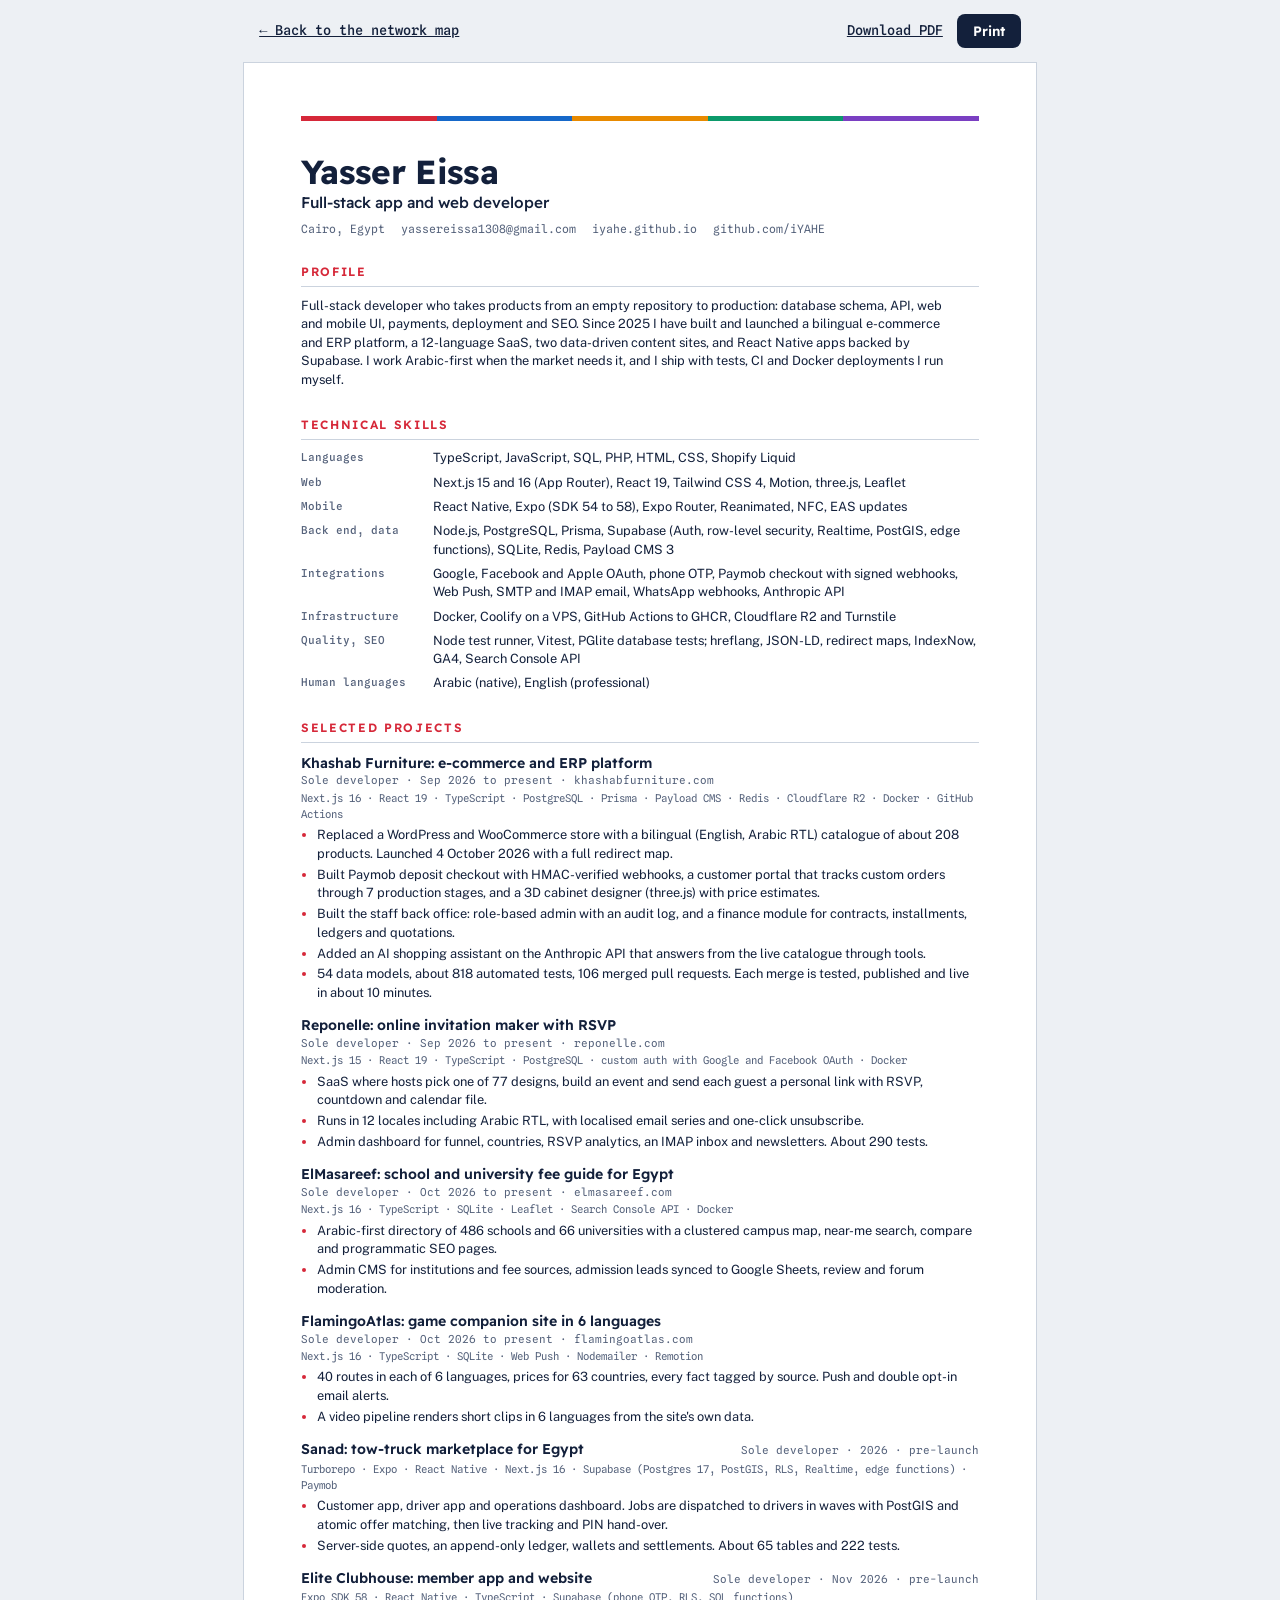
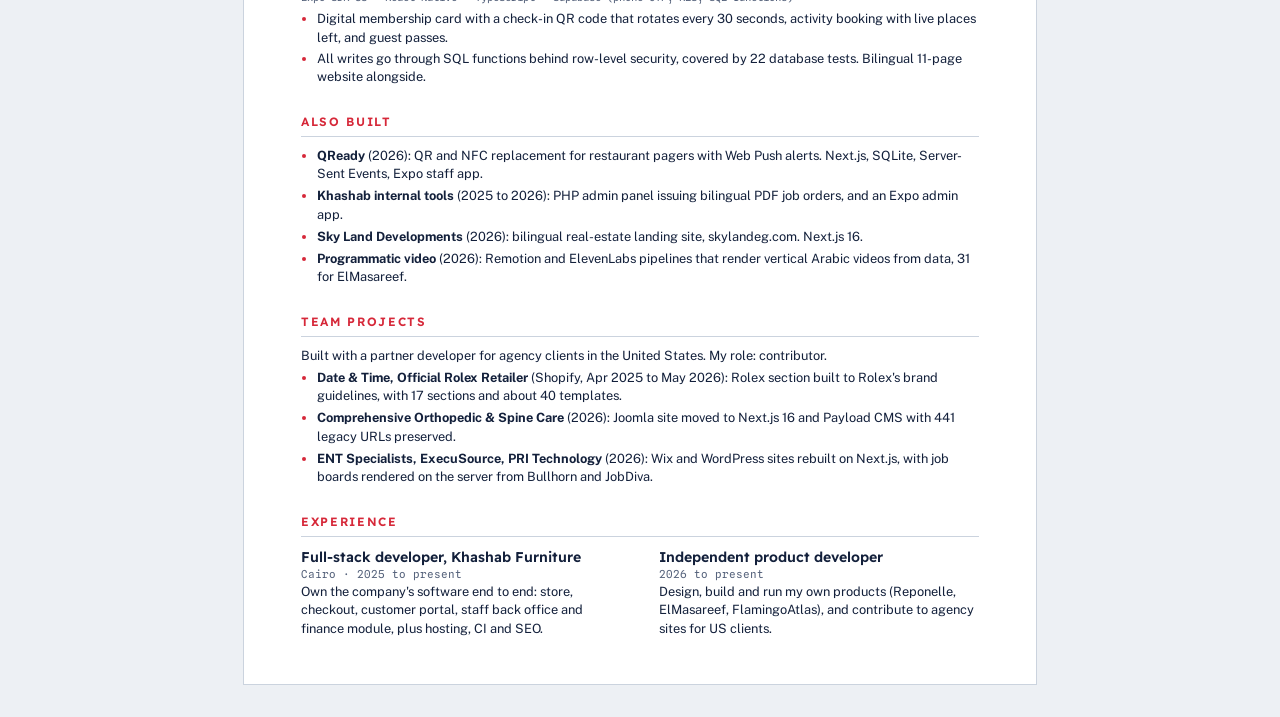
==== cv.html @ 0840f5ef "Portfolio site: project network map and CV Static site. Projects are stations on a metro-style map, " ====
<!doctype html>
<html lang="en">
<head>
<meta charset="utf-8">
<meta name="viewport" content="width=device-width, initial-scale=1">
<title>Yasser Eissa · CV</title>
<meta name="description" content="CV of Yasser Eissa, full-stack app and web developer in Cairo.">
<link rel="preconnect" href="https://fonts.googleapis.com">
<link rel="preconnect" href="https://fonts.gstatic.com" crossorigin>
<link rel="stylesheet" href="https://fonts.googleapis.com/css2?family=Public+Sans:wght@400;500;600&family=Readex+Pro:wght@500;600;700&family=Spline+Sans+Mono:wght@400;500&display=swap">
<style>
  :root {
    --ink: #13203B; --muted: #56637C; --rule: #CBD3DE; --paper: #EDF0F4; --sheet: #FFFFFF;
    --w: #D62839; --m: #1668C9; --d: #E88A00; --c: #0C9A6B; --a: #7A3FC2;
    --display: 'Readex Pro', 'Segoe UI', system-ui, sans-serif;
    --body: 'Public Sans', 'Segoe UI', system-ui, sans-serif;
    --mono: 'Spline Sans Mono', ui-monospace, Consolas, monospace;
  }
  * { box-sizing: border-box; }
  body { margin: 0; background: var(--paper); color: var(--ink); font: 400 9.6pt/1.45 var(--body); -webkit-print-color-adjust: exact; print-color-adjust: exact; }
  .bar { max-width: 210mm; margin: 0 auto; padding: 14px 16px; display: flex; gap: 10px; justify-content: space-between; align-items: center; font: 500 0.85rem/1 var(--mono); }
  .bar a { color: var(--ink); }
  .bar button { font: 600 0.85rem/1 var(--display); background: var(--ink); color: #fff; border: 0; border-radius: 8px; padding: 10px 16px; cursor: pointer; }
  .page { background: var(--sheet); max-width: 210mm; margin: 0 auto 32px; padding: 14mm 15mm 12mm; border: 1px solid var(--rule); }
  .strip { display: grid; grid-template-columns: repeat(5, 1fr); height: 5px; margin-bottom: 9mm; }
  .strip i:nth-child(1) { background: var(--w); } .strip i:nth-child(2) { background: var(--m); }
  .strip i:nth-child(3) { background: var(--d); } .strip i:nth-child(4) { background: var(--c); } .strip i:nth-child(5) { background: var(--a); }
  h1, h2, h3 { font-family: var(--display); margin: 0; }
  h1 { font-size: 25pt; font-weight: 700; letter-spacing: -0.02em; line-height: 1; }
  .title { font: 500 11.5pt/1.3 var(--display); margin-top: 5px; }
  .contact { display: flex; flex-wrap: wrap; gap: 3px 16px; margin-top: 8px; font: 400 8.6pt/1.4 var(--mono); color: var(--muted); }
  .contact a { color: inherit; text-decoration: none; }
  h2 { font-size: 9pt; font-weight: 600; letter-spacing: 0.14em; text-transform: uppercase; color: var(--w); margin: 7mm 0 2.6mm; padding-bottom: 1.4mm; border-bottom: 1px solid var(--rule); }
  p { margin: 0; }
  .profile { max-width: 172mm; }
  .skills { display: grid; grid-template-columns: 31mm 1fr; gap: 1.5mm 4mm; margin: 0; }
  .skills dt { font: 500 8.2pt/1.6 var(--mono); color: var(--muted); }
  .skills dd { margin: 0; }
  .proj { margin-top: 3.4mm; break-inside: avoid; }
  .proj:first-of-type { margin-top: 0; }
  .proj-head { display: flex; flex-wrap: wrap; justify-content: space-between; gap: 0 12px; align-items: baseline; }
  h3 { font-size: 10.6pt; font-weight: 600; }
  h3 a { color: inherit; text-decoration: none; }
  .when { font: 400 8.2pt/1.4 var(--mono); color: var(--muted); }
  .stack { font: 400 8pt/1.5 var(--mono); color: var(--muted); margin-top: 0.5mm; }
  ul { margin: 1mm 0 0; padding-left: 4.2mm; }
  li { margin-top: 0.6mm; }
  li::marker { color: var(--w); }
  .small li { margin-top: 0.9mm; }
  .role { margin-top: 2.6mm; break-inside: avoid; }
  .role:first-of-type { margin-top: 0; }
  .two { display: grid; grid-template-columns: 1fr 1fr; gap: 0 10mm; }
  @page { size: A4; margin: 10mm 14mm; }
  @media print {
    body { background: #fff; font-size: 9.1pt; line-height: 1.4; }
    h2 { margin: 5mm 0 2.2mm; }
    .proj { margin-top: 2.6mm; }
    .bar { display: none; }
    .page { border: 0; margin: 0; max-width: none; padding: 0; }
    .strip { margin-bottom: 7mm; }
    h2 { break-after: avoid; }
  }
  @media (max-width: 640px) {
    .page { padding: 22px 16px; }
    .skills, .two { grid-template-columns: 1fr; }
  }
</style>
</head>
<body>
<div class="bar">
  <a href="index.html">← Back to the network map</a>
  <span style="display:flex;gap:14px;align-items:center">
    <a href="Yasser-Eissa-CV.pdf" download>Download PDF</a>
    <button type="button" onclick="window.print()">Print</button>
  </span>
</div>

<main class="page">
  <div class="strip" aria-hidden="true"><i></i><i></i><i></i><i></i><i></i></div>

  <header>
    <h1>Yasser Eissa</h1>
    <p class="title">Full-stack app and web developer</p>
    <p class="contact">
      <span>Cairo, Egypt</span>
      <a href="mailto:yassereissa1308@gmail.com">yassereissa1308@gmail.com</a>
      <a href="https://iyahe.github.io">iyahe.github.io</a>
      <a href="https://github.com/iYAHE">github.com/iYAHE</a>
      <!-- Add your phone number here:
      <span>+20 ...</span> -->
    </p>
  </header>

  <h2>Profile</h2>
  <p class="profile">Full-stack developer who takes products from an empty repository to production: database schema, API, web and mobile UI, payments, deployment and SEO. Since 2025 I have built and launched a bilingual e-commerce and ERP platform, a 12-language SaaS, two data-driven content sites, and React Native apps backed by Supabase. I work Arabic-first when the market needs it, and I ship with tests, CI and Docker deployments I run myself.</p>

  <h2>Technical skills</h2>
  <dl class="skills">
    <dt>Languages</dt><dd>TypeScript, JavaScript, SQL, PHP, HTML, CSS, Shopify Liquid</dd>
    <dt>Web</dt><dd>Next.js 15 and 16 (App Router), React 19, Tailwind CSS 4, Motion, three.js, Leaflet</dd>
    <dt>Mobile</dt><dd>React Native, Expo (SDK 54 to 58), Expo Router, Reanimated, NFC, EAS updates</dd>
    <dt>Back end, data</dt><dd>Node.js, PostgreSQL, Prisma, Supabase (Auth, row-level security, Realtime, PostGIS, edge functions), SQLite, Redis, Payload CMS 3</dd>
    <dt>Integrations</dt><dd>Google, Facebook and Apple OAuth, phone OTP, Paymob checkout with signed webhooks, Web Push, SMTP and IMAP email, WhatsApp webhooks, Anthropic API</dd>
    <dt>Infrastructure</dt><dd>Docker, Coolify on a VPS, GitHub Actions to GHCR, Cloudflare R2 and Turnstile</dd>
    <dt>Quality, SEO</dt><dd>Node test runner, Vitest, PGlite database tests; hreflang, JSON-LD, redirect maps, IndexNow, GA4, Search Console API</dd>
    <dt>Human languages</dt><dd>Arabic (native), English (professional)</dd>
  </dl>

  <h2>Selected projects</h2>

  <section class="proj">
    <div class="proj-head"><h3><a href="https://khashabfurniture.com">Khashab Furniture: e-commerce and ERP platform</a></h3><span class="when">Sole developer · Sep 2026 to present · khashabfurniture.com</span></div>
    <p class="stack">Next.js 16 · React 19 · TypeScript · PostgreSQL · Prisma · Payload CMS · Redis · Cloudflare R2 · Docker · GitHub Actions</p>
    <ul>
      <li>Replaced a WordPress and WooCommerce store with a bilingual (English, Arabic RTL) catalogue of about 208 products. Launched 4 October 2026 with a full redirect map.</li>
      <li>Built Paymob deposit checkout with HMAC-verified webhooks, a customer portal that tracks custom orders through 7 production stages, and a 3D cabinet designer (three.js) with price estimates.</li>
      <li>Built the staff back office: role-based admin with an audit log, and a finance module for contracts, installments, ledgers and quotations.</li>
      <li>Added an AI shopping assistant on the Anthropic API that answers from the live catalogue through tools.</li>
      <li>54 data models, about 818 automated tests, 106 merged pull requests. Each merge is tested, published and live in about 10 minutes.</li>
    </ul>
  </section>

  <section class="proj">
    <div class="proj-head"><h3><a href="https://reponelle.com">Reponelle: online invitation maker with RSVP</a></h3><span class="when">Sole developer · Sep 2026 to present · reponelle.com</span></div>
    <p class="stack">Next.js 15 · React 19 · TypeScript · PostgreSQL · custom auth with Google and Facebook OAuth · Docker</p>
    <ul>
      <li>SaaS where hosts pick one of 77 designs, build an event and send each guest a personal link with RSVP, countdown and calendar file.</li>
      <li>Runs in 12 locales including Arabic RTL, with localised email series and one-click unsubscribe.</li>
      <li>Admin dashboard for funnel, countries, RSVP analytics, an IMAP inbox and newsletters. About 290 tests.</li>
    </ul>
  </section>

  <section class="proj">
    <div class="proj-head"><h3><a href="https://elmasareef.com">ElMasareef: school and university fee guide for Egypt</a></h3><span class="when">Sole developer · Oct 2026 to present · elmasareef.com</span></div>
    <p class="stack">Next.js 16 · TypeScript · SQLite · Leaflet · Search Console API · Docker</p>
    <ul>
      <li>Arabic-first directory of 486 schools and 66 universities with a clustered campus map, near-me search, compare and programmatic SEO pages.</li>
      <li>Admin CMS for institutions and fee sources, admission leads synced to Google Sheets, review and forum moderation.</li>
    </ul>
  </section>

  <section class="proj">
    <div class="proj-head"><h3><a href="https://flamingoatlas.com">FlamingoAtlas: game companion site in 6 languages</a></h3><span class="when">Sole developer · Oct 2026 to present · flamingoatlas.com</span></div>
    <p class="stack">Next.js 16 · TypeScript · SQLite · Web Push · Nodemailer · Remotion</p>
    <ul>
      <li>40 routes in each of 6 languages, prices for 63 countries, every fact tagged by source. Push and double opt-in email alerts.</li>
      <li>A video pipeline renders short clips in 6 languages from the site's own data.</li>
    </ul>
  </section>

  <section class="proj">
    <div class="proj-head"><h3>Sanad: tow-truck marketplace for Egypt</h3><span class="when">Sole developer · 2026 · pre-launch</span></div>
    <p class="stack">Turborepo · Expo · React Native · Next.js 16 · Supabase (Postgres 17, PostGIS, RLS, Realtime, edge functions) · Paymob</p>
    <ul>
      <li>Customer app, driver app and operations dashboard. Jobs are dispatched to drivers in waves with PostGIS and atomic offer matching, then live tracking and PIN hand-over.</li>
      <li>Server-side quotes, an append-only ledger, wallets and settlements. About 65 tables and 222 tests.</li>
    </ul>
  </section>

  <section class="proj">
    <div class="proj-head"><h3>Elite Clubhouse: member app and website</h3><span class="when">Sole developer · Nov 2026 · pre-launch</span></div>
    <p class="stack">Expo SDK 58 · React Native · TypeScript · Supabase (phone OTP, RLS, SQL functions)</p>
    <ul>
      <li>Digital membership card with a check-in QR code that rotates every 30 seconds, activity booking with live places left, and guest passes.</li>
      <li>All writes go through SQL functions behind row-level security, covered by 22 database tests. Bilingual 11-page website alongside.</li>
    </ul>
  </section>

  <h2>Also built</h2>
  <ul class="small">
    <li><b>QReady</b> (2026): QR and NFC replacement for restaurant pagers with Web Push alerts. Next.js, SQLite, Server-Sent Events, Expo staff app.</li>
    <li><b>Khashab internal tools</b> (2025 to 2026): PHP admin panel issuing bilingual PDF job orders, and an Expo admin app.</li>
    <li><b>Sky Land Developments</b> (2026): bilingual real-estate landing site, skylandeg.com. Next.js 16.</li>
    <li><b>Programmatic video</b> (2026): Remotion and ElevenLabs pipelines that render vertical Arabic videos from data, 31 for ElMasareef.</li>
  </ul>

  <h2>Team projects</h2>
  <p>Built with a partner developer for agency clients in the United States. My role: contributor.</p>
  <ul class="small">
    <li><b>Date &amp; Time, Official Rolex Retailer</b> (Shopify, Apr 2025 to May 2026): Rolex section built to Rolex's brand guidelines, with 17 sections and about 40 templates.</li>
    <li><b>Comprehensive Orthopedic &amp; Spine Care</b> (2026): Joomla site moved to Next.js 16 and Payload CMS with 441 legacy URLs preserved.</li>
    <li><b>ENT Specialists, ExecuSource, PRI Technology</b> (2026): Wix and WordPress sites rebuilt on Next.js, with job boards rendered on the server from Bullhorn and JobDiva.</li>
  </ul>

  <h2>Experience</h2>
  <div class="two">
    <div class="role">
      <div class="proj-head"><h3>Full-stack developer, Khashab Furniture</h3><span class="when">Cairo · 2025 to present</span></div>
      <p>Own the company's software end to end: store, checkout, customer portal, staff back office and finance module, plus hosting, CI and SEO.</p>
    </div>
    <div class="role" style="margin-top:0">
      <div class="proj-head"><h3>Independent product developer</h3><span class="when">2026 to present</span></div>
      <p>Design, build and run my own products (Reponelle, ElMasareef, FlamingoAtlas), and contribute to agency sites for US clients.</p>
    </div>
  </div>

  <!-- Add an Education section here:
  <h2>Education</h2>
  <p><b>Degree</b>, University, year</p> -->
</main>
</body>
</html>
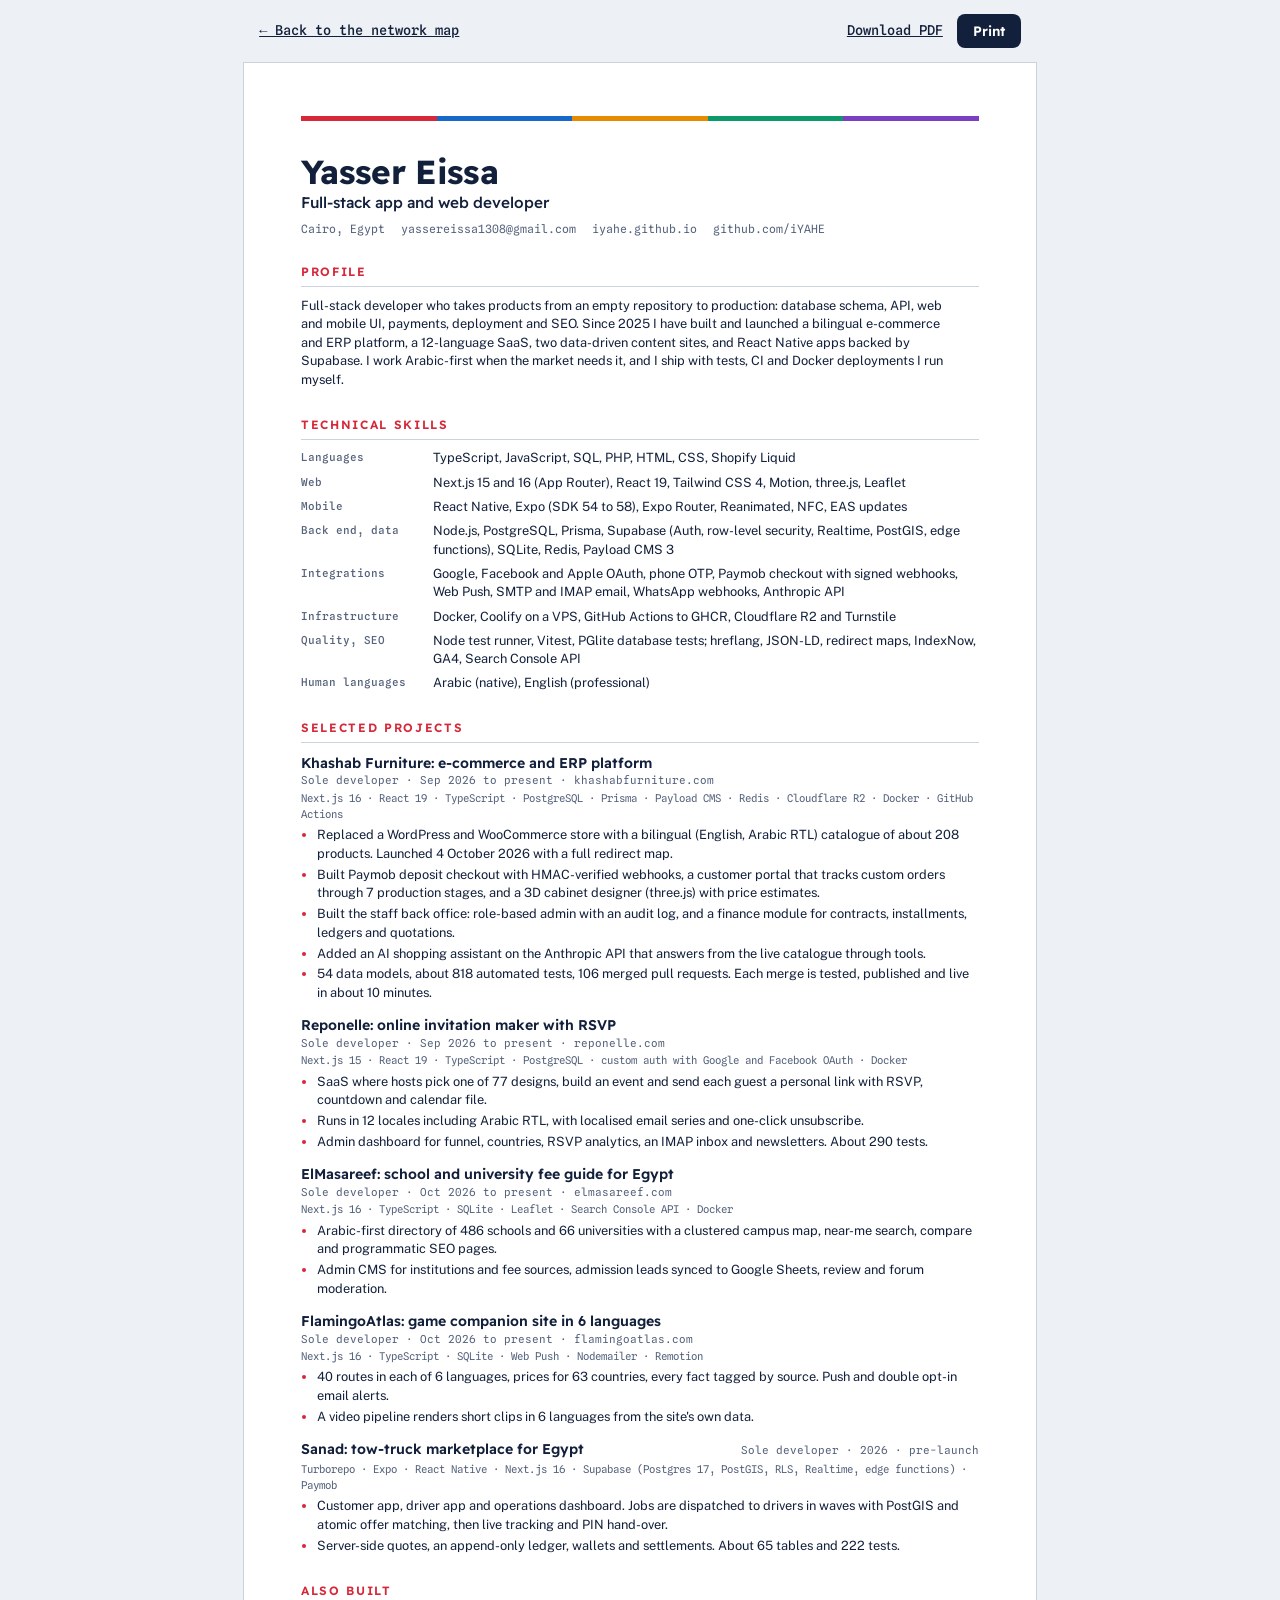
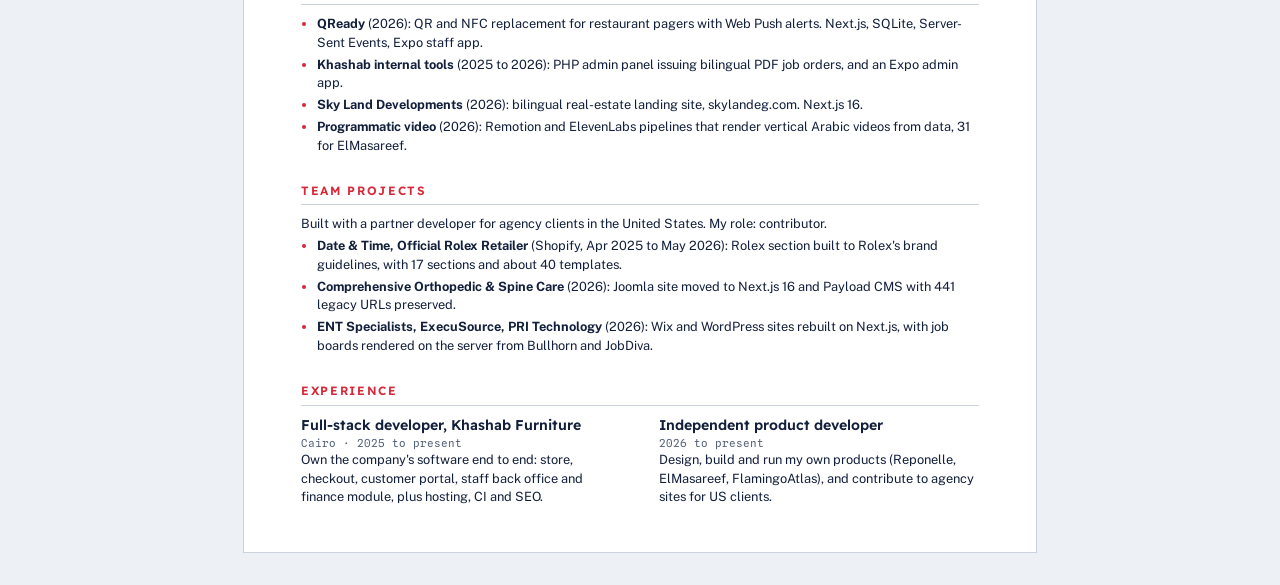
==== commit c7a433e0: "Remove Elite Clubhouse until it is ready to show Co-Authored-By: Claude Fable 5.2 <noreply@anthropic" ====
--- a/cv.html
+++ b/cv.html
@@ -157,15 +157,6 @@
     </ul>
   </section>
 
-  <section class="proj">
-    <div class="proj-head"><h3>Elite Clubhouse: member app and website</h3><span class="when">Sole developer · Nov 2026 · pre-launch</span></div>
-    <p class="stack">Expo SDK 58 · React Native · TypeScript · Supabase (phone OTP, RLS, SQL functions)</p>
-    <ul>
-      <li>Digital membership card with a check-in QR code that rotates every 30 seconds, activity booking with live places left, and guest passes.</li>
-      <li>All writes go through SQL functions behind row-level security, covered by 22 database tests. Bilingual 11-page website alongside.</li>
-    </ul>
-  </section>
-
   <h2>Also built</h2>
   <ul class="small">
     <li><b>QReady</b> (2026): QR and NFC replacement for restaurant pagers with Web Push alerts. Next.js, SQLite, Server-Sent Events, Expo staff app.</li>
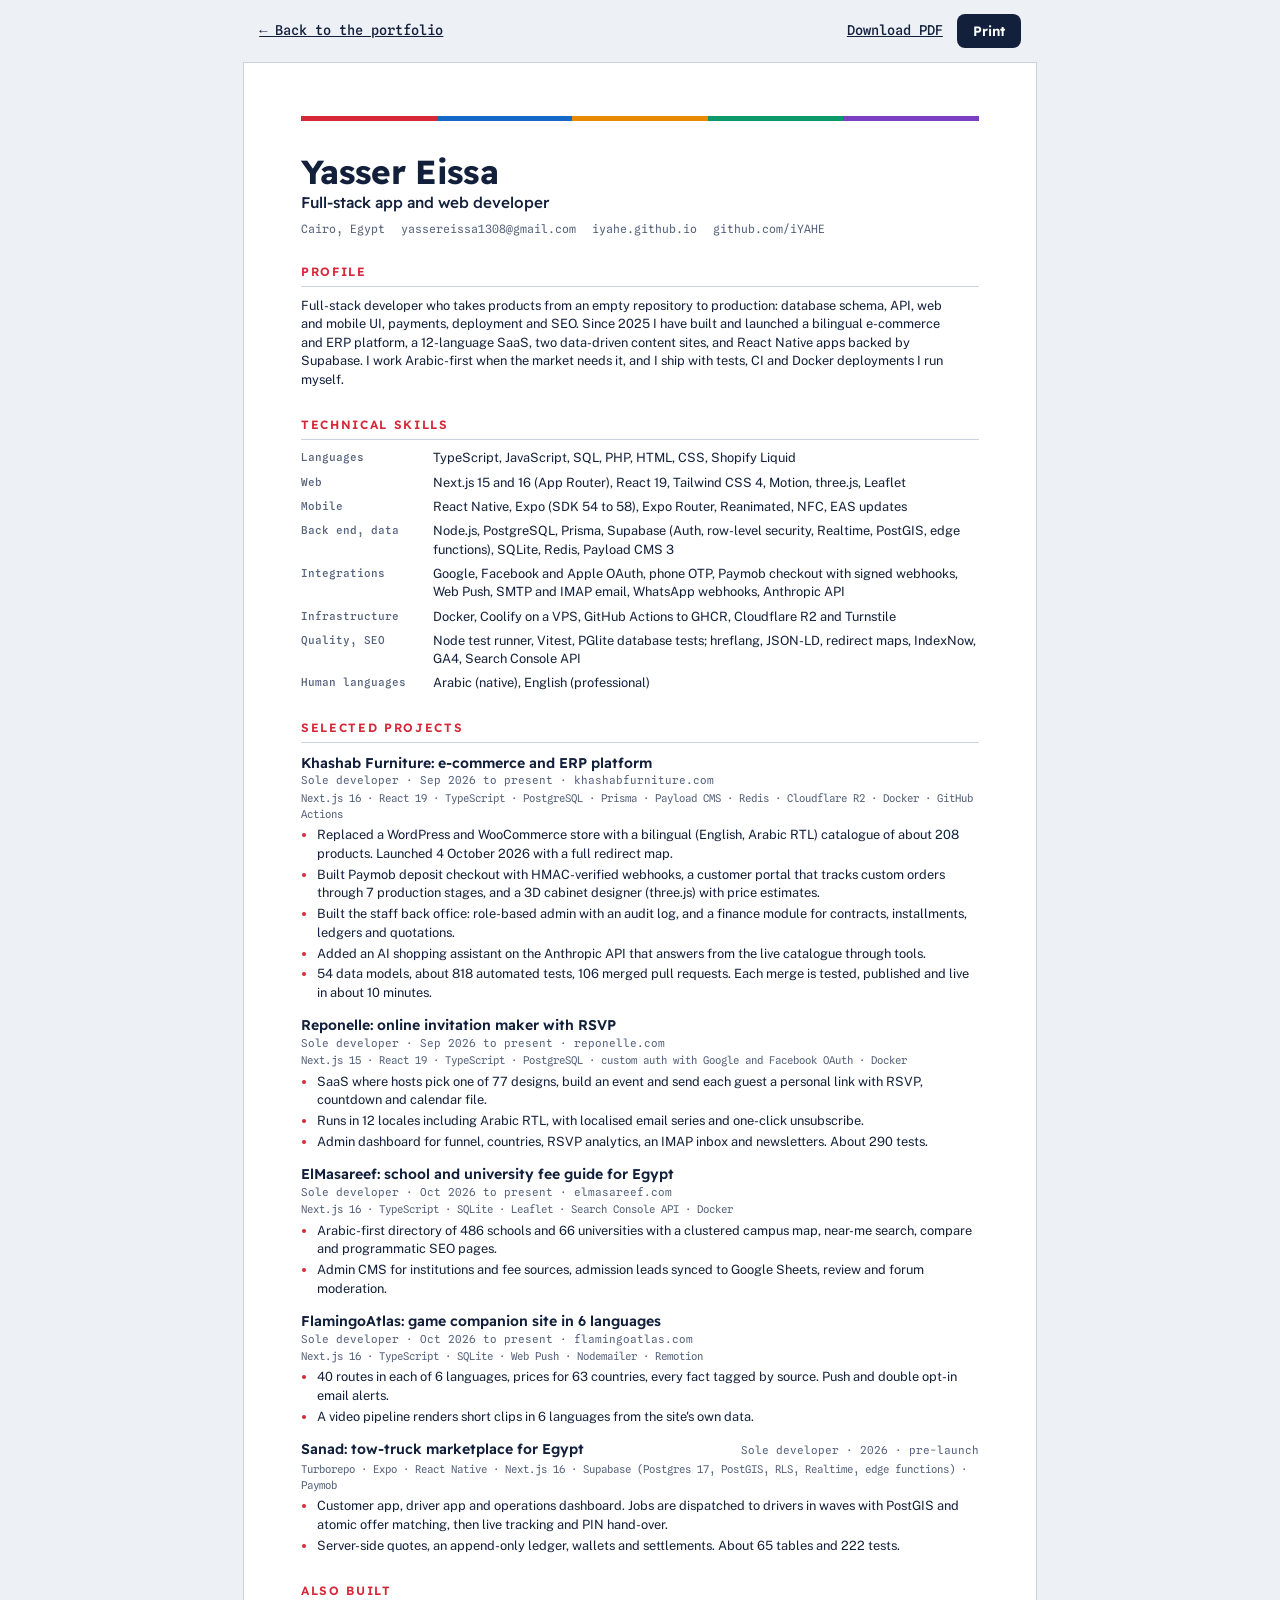
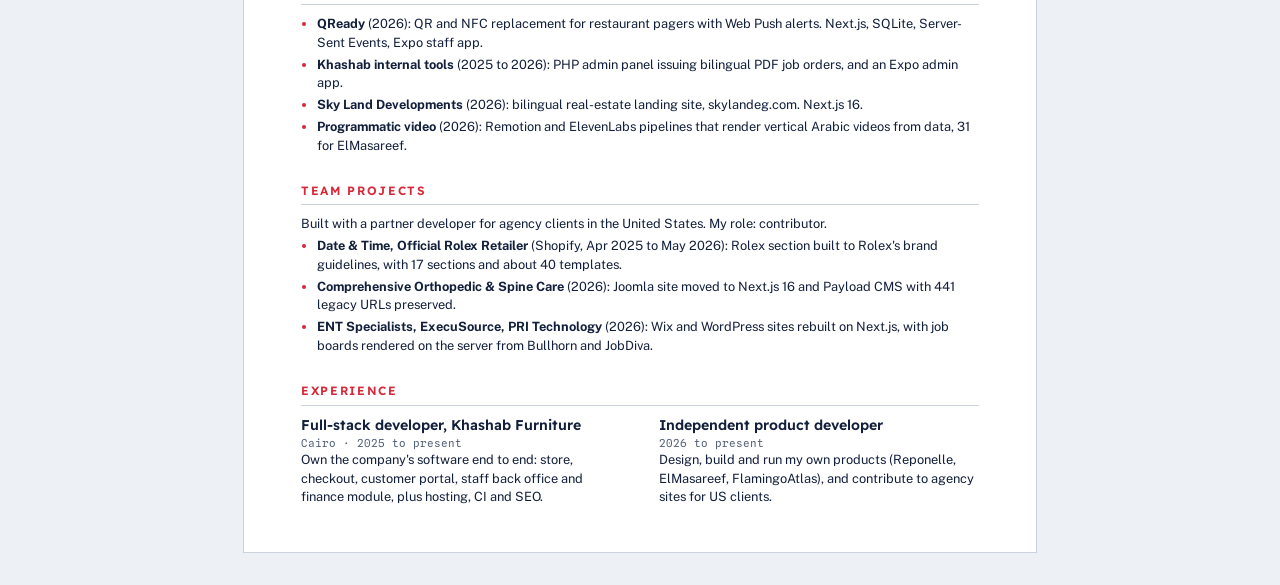
==== commit 4e365faf: "Rebuild the main page as a ride along one line Each project is now a full-screen stop the train call" ====
--- a/cv.html
+++ b/cv.html
@@ -68,7 +68,7 @@
 </head>
 <body>
 <div class="bar">
-  <a href="index.html">← Back to the network map</a>
+  <a href="index.html">← Back to the portfolio</a>
   <span style="display:flex;gap:14px;align-items:center">
     <a href="Yasser-Eissa-CV.pdf" download>Download PDF</a>
     <button type="button" onclick="window.print()">Print</button>
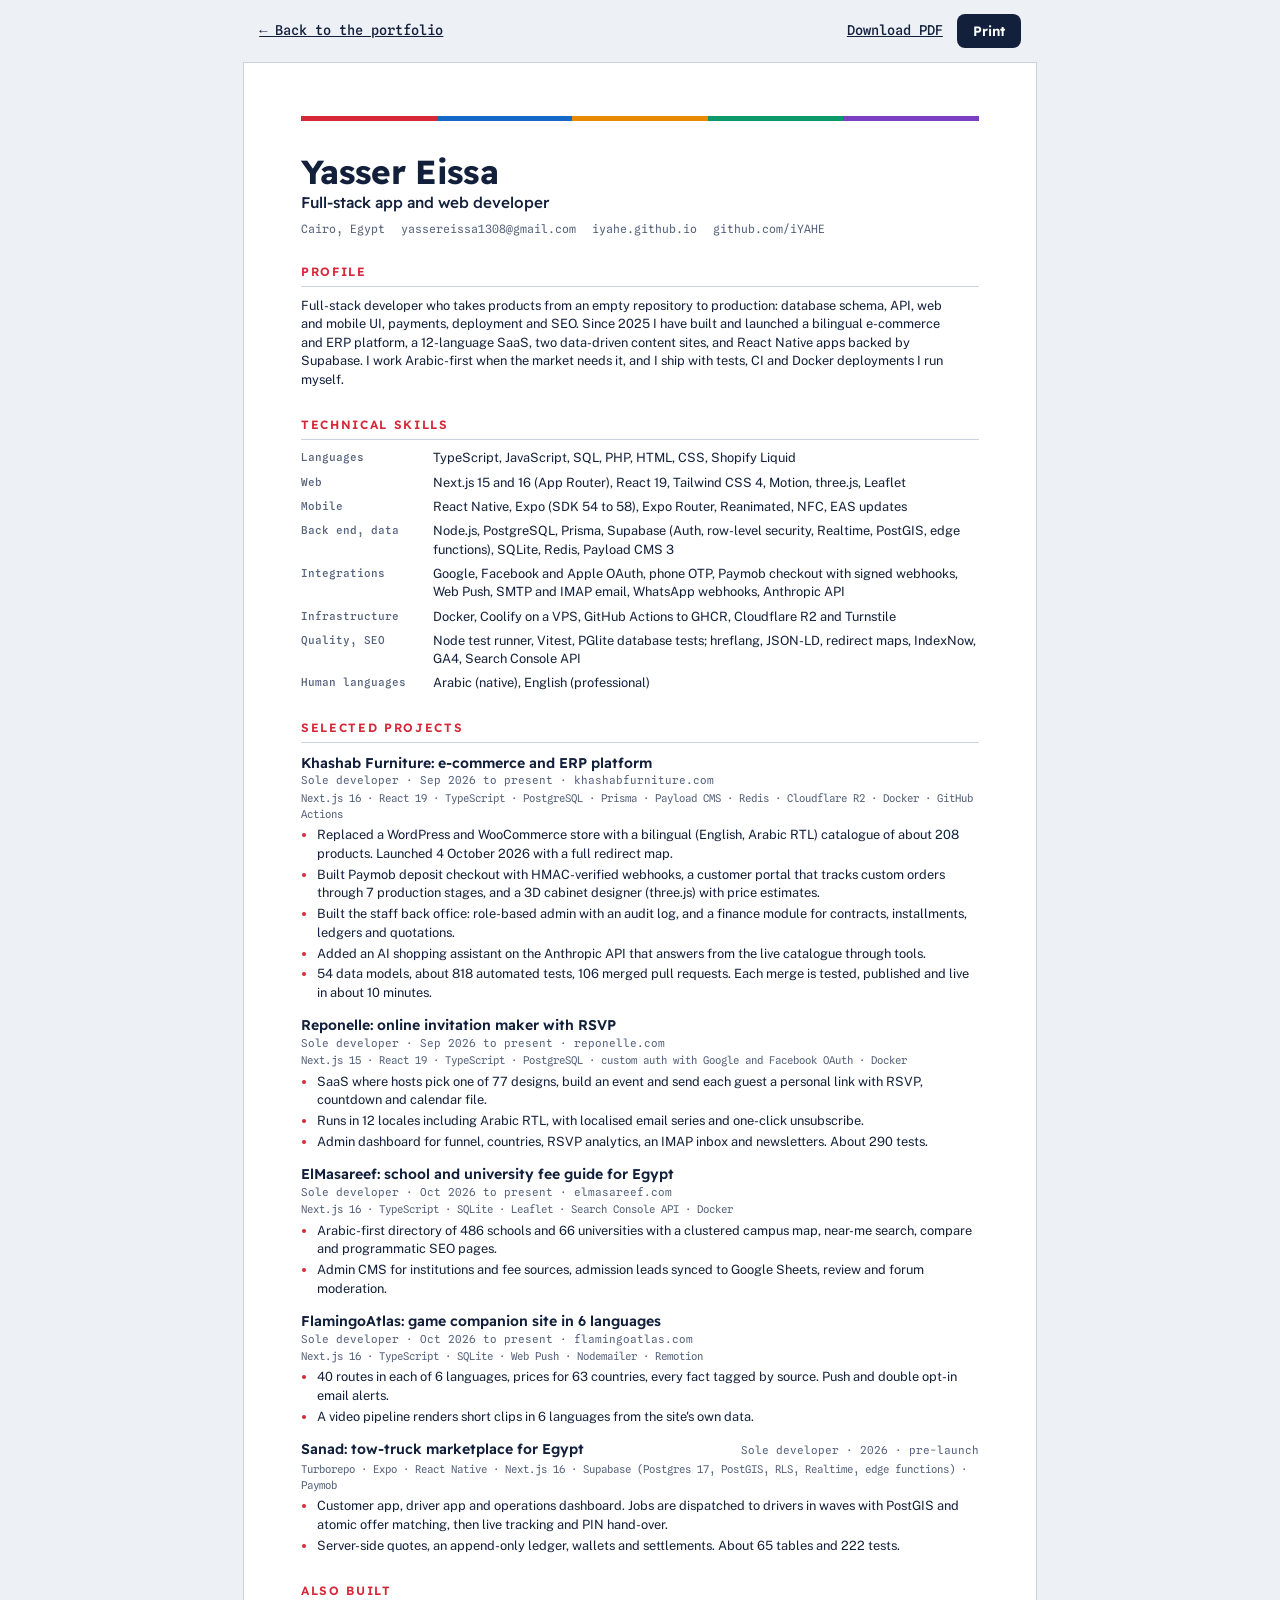
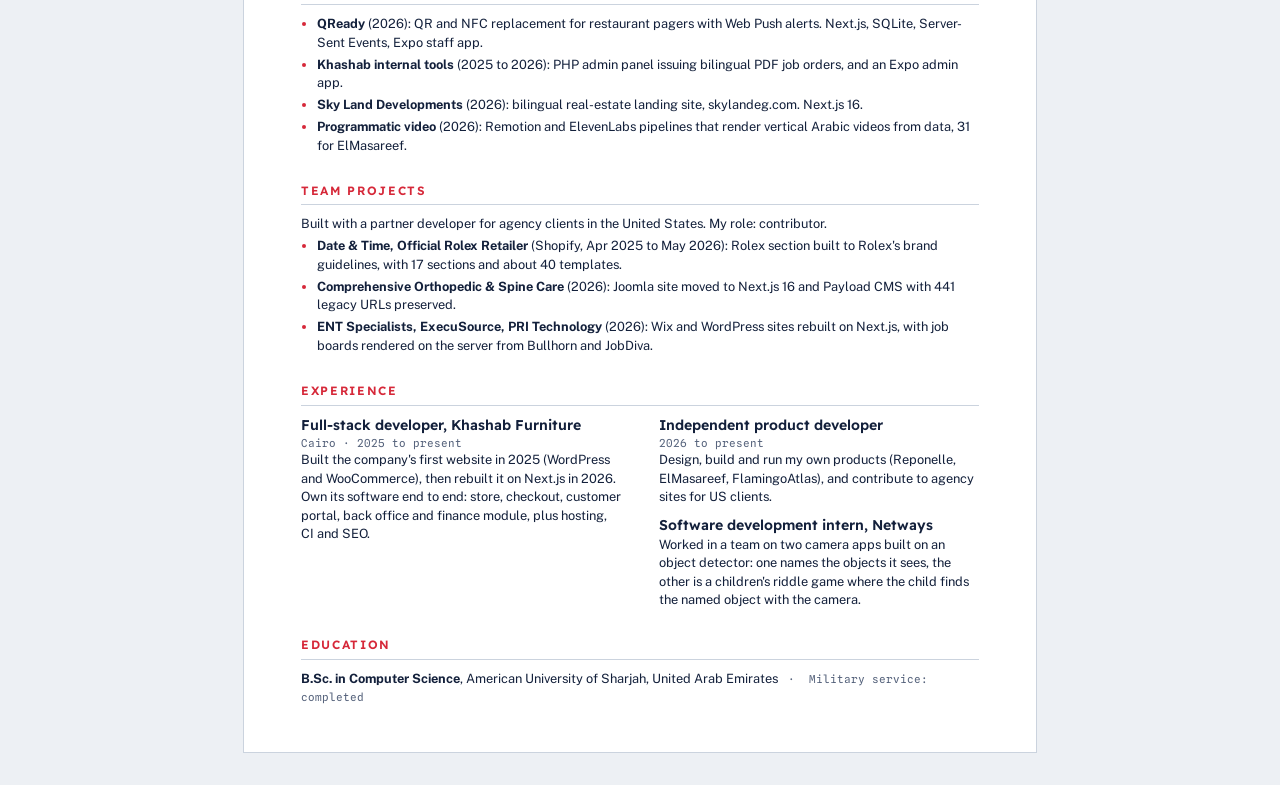
==== commit 796569e2: "Add education, Netways internship and Khashab history to the CV and record Co-Authored-By: Claude Fa" ====
--- a/cv.html
+++ b/cv.html
@@ -177,17 +177,20 @@
   <div class="two">
     <div class="role">
       <div class="proj-head"><h3>Full-stack developer, Khashab Furniture</h3><span class="when">Cairo · 2025 to present</span></div>
-      <p>Own the company's software end to end: store, checkout, customer portal, staff back office and finance module, plus hosting, CI and SEO.</p>
+      <p>Built the company's first website in 2025 (WordPress and WooCommerce), then rebuilt it on Next.js in 2026. Own its software end to end: store, checkout, customer portal, back office and finance module, plus hosting, CI and SEO.</p>
     </div>
     <div class="role" style="margin-top:0">
       <div class="proj-head"><h3>Independent product developer</h3><span class="when">2026 to present</span></div>
       <p>Design, build and run my own products (Reponelle, ElMasareef, FlamingoAtlas), and contribute to agency sites for US clients.</p>
+      <!-- Add the internship dates in the "when" span below. -->
+      <div class="proj-head" style="margin-top:2.2mm"><h3>Software development intern, Netways</h3><span class="when"></span></div>
+      <p>Worked in a team on two camera apps built on an object detector: one names the objects it sees, the other is a children's riddle game where the child finds the named object with the camera.</p>
     </div>
   </div>
 
-  <!-- Add an Education section here:
   <h2>Education</h2>
-  <p><b>Degree</b>, University, year</p> -->
+  <!-- Add the graduation year after the university name. -->
+  <p><b>B.Sc. in Computer Science</b>, American University of Sharjah, United Arab Emirates <span class="when">&nbsp;·&nbsp; Military service: completed</span></p>
 </main>
 </body>
 </html>
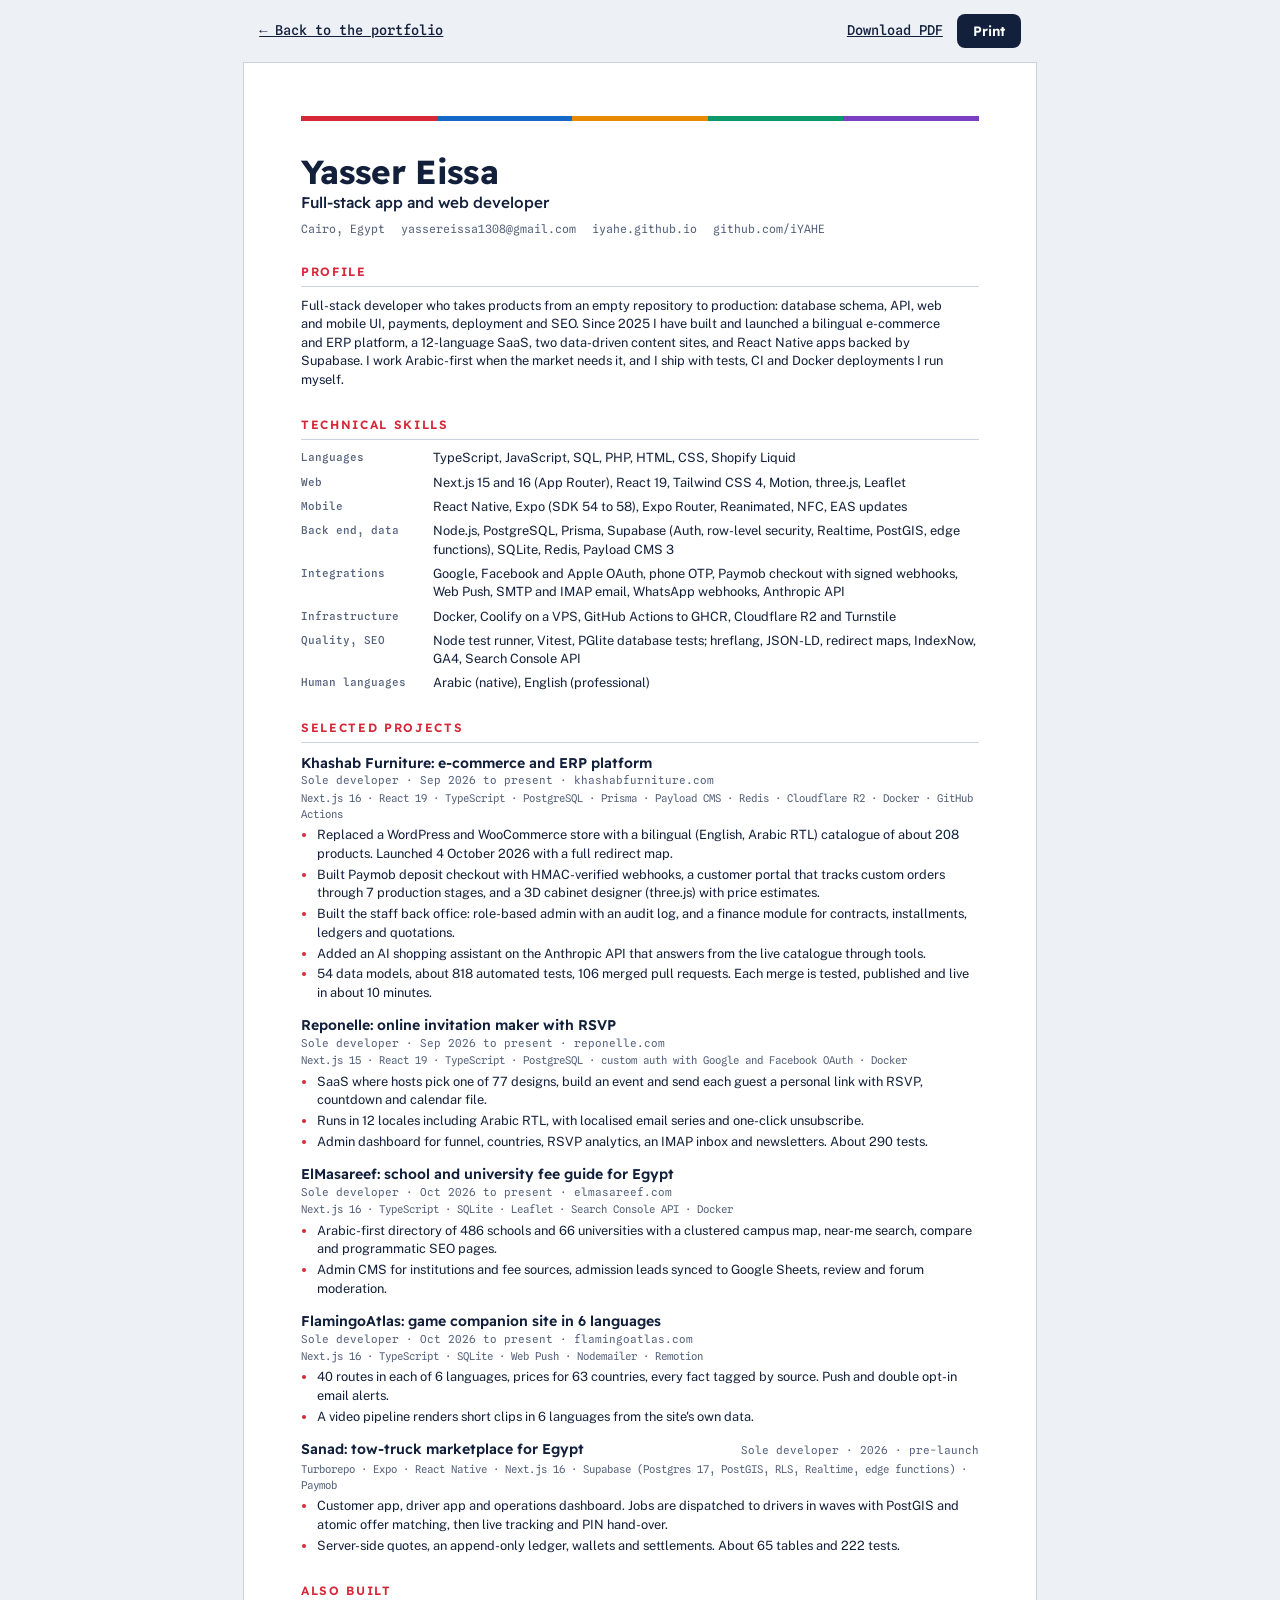
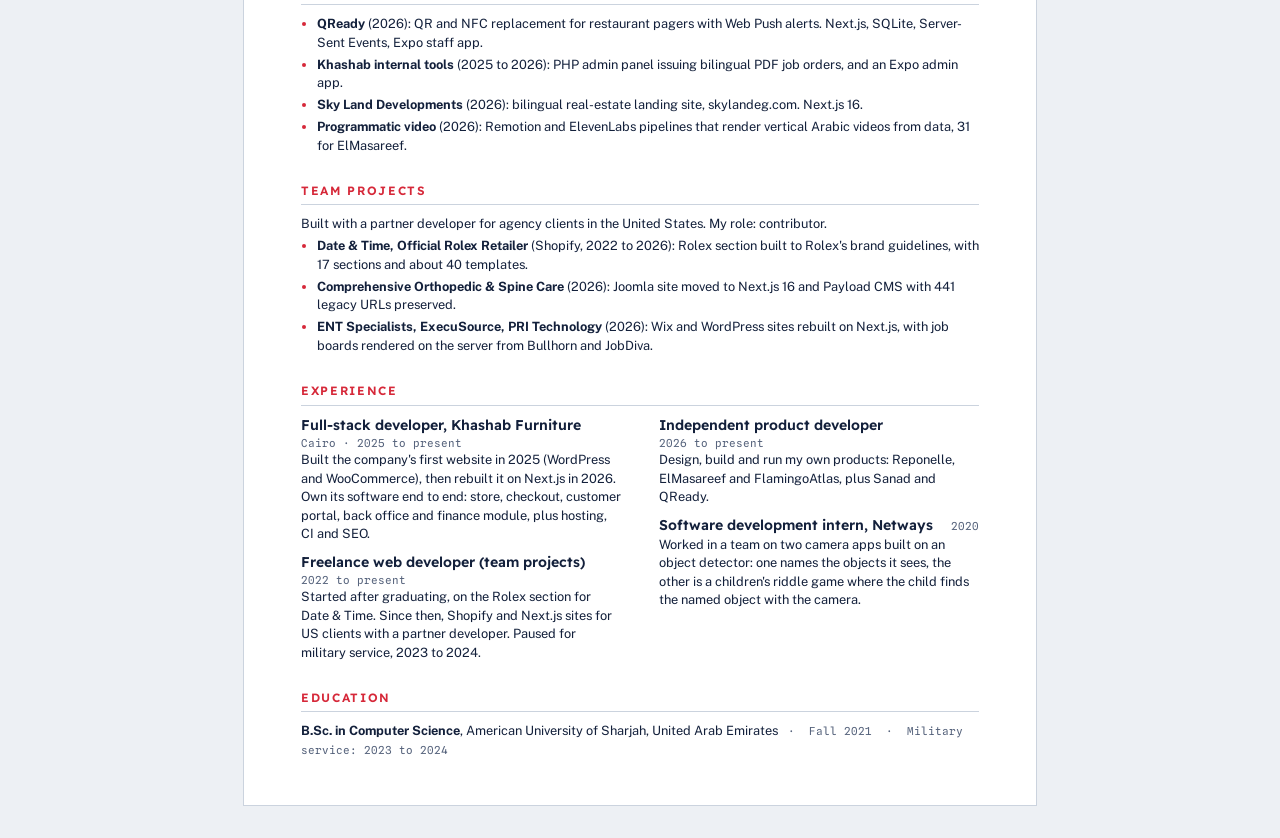
==== commit 15b8d0c1: "Add dates and freelance history to the CV and service record Co-Authored-By: Claude Fable 5.2 <norep" ====
--- a/cv.html
+++ b/cv.html
@@ -168,7 +168,7 @@
   <h2>Team projects</h2>
   <p>Built with a partner developer for agency clients in the United States. My role: contributor.</p>
   <ul class="small">
-    <li><b>Date &amp; Time, Official Rolex Retailer</b> (Shopify, Apr 2025 to May 2026): Rolex section built to Rolex's brand guidelines, with 17 sections and about 40 templates.</li>
+    <li><b>Date &amp; Time, Official Rolex Retailer</b> (Shopify, 2022 to 2026): Rolex section built to Rolex's brand guidelines, with 17 sections and about 40 templates.</li>
     <li><b>Comprehensive Orthopedic &amp; Spine Care</b> (2026): Joomla site moved to Next.js 16 and Payload CMS with 441 legacy URLs preserved.</li>
     <li><b>ENT Specialists, ExecuSource, PRI Technology</b> (2026): Wix and WordPress sites rebuilt on Next.js, with job boards rendered on the server from Bullhorn and JobDiva.</li>
   </ul>
@@ -178,19 +178,19 @@
     <div class="role">
       <div class="proj-head"><h3>Full-stack developer, Khashab Furniture</h3><span class="when">Cairo · 2025 to present</span></div>
       <p>Built the company's first website in 2025 (WordPress and WooCommerce), then rebuilt it on Next.js in 2026. Own its software end to end: store, checkout, customer portal, back office and finance module, plus hosting, CI and SEO.</p>
+      <div class="proj-head" style="margin-top:2.2mm"><h3>Freelance web developer (team projects)</h3><span class="when">2022 to present</span></div>
+      <p>Started after graduating, on the Rolex section for Date &amp; Time. Since then, Shopify and Next.js sites for US clients with a partner developer. Paused for military service, 2023 to 2024.</p>
     </div>
     <div class="role" style="margin-top:0">
       <div class="proj-head"><h3>Independent product developer</h3><span class="when">2026 to present</span></div>
-      <p>Design, build and run my own products (Reponelle, ElMasareef, FlamingoAtlas), and contribute to agency sites for US clients.</p>
-      <!-- Add the internship dates in the "when" span below. -->
-      <div class="proj-head" style="margin-top:2.2mm"><h3>Software development intern, Netways</h3><span class="when"></span></div>
+      <p>Design, build and run my own products: Reponelle, ElMasareef and FlamingoAtlas, plus Sanad and QReady.</p>
+      <div class="proj-head" style="margin-top:2.2mm"><h3>Software development intern, Netways</h3><span class="when">2020</span></div>
       <p>Worked in a team on two camera apps built on an object detector: one names the objects it sees, the other is a children's riddle game where the child finds the named object with the camera.</p>
     </div>
   </div>
 
   <h2>Education</h2>
-  <!-- Add the graduation year after the university name. -->
-  <p><b>B.Sc. in Computer Science</b>, American University of Sharjah, United Arab Emirates <span class="when">&nbsp;·&nbsp; Military service: completed</span></p>
+  <p><b>B.Sc. in Computer Science</b>, American University of Sharjah, United Arab Emirates <span class="when">&nbsp;·&nbsp; Fall 2021 &nbsp;·&nbsp; Military service: 2023 to 2024</span></p>
 </main>
 </body>
 </html>
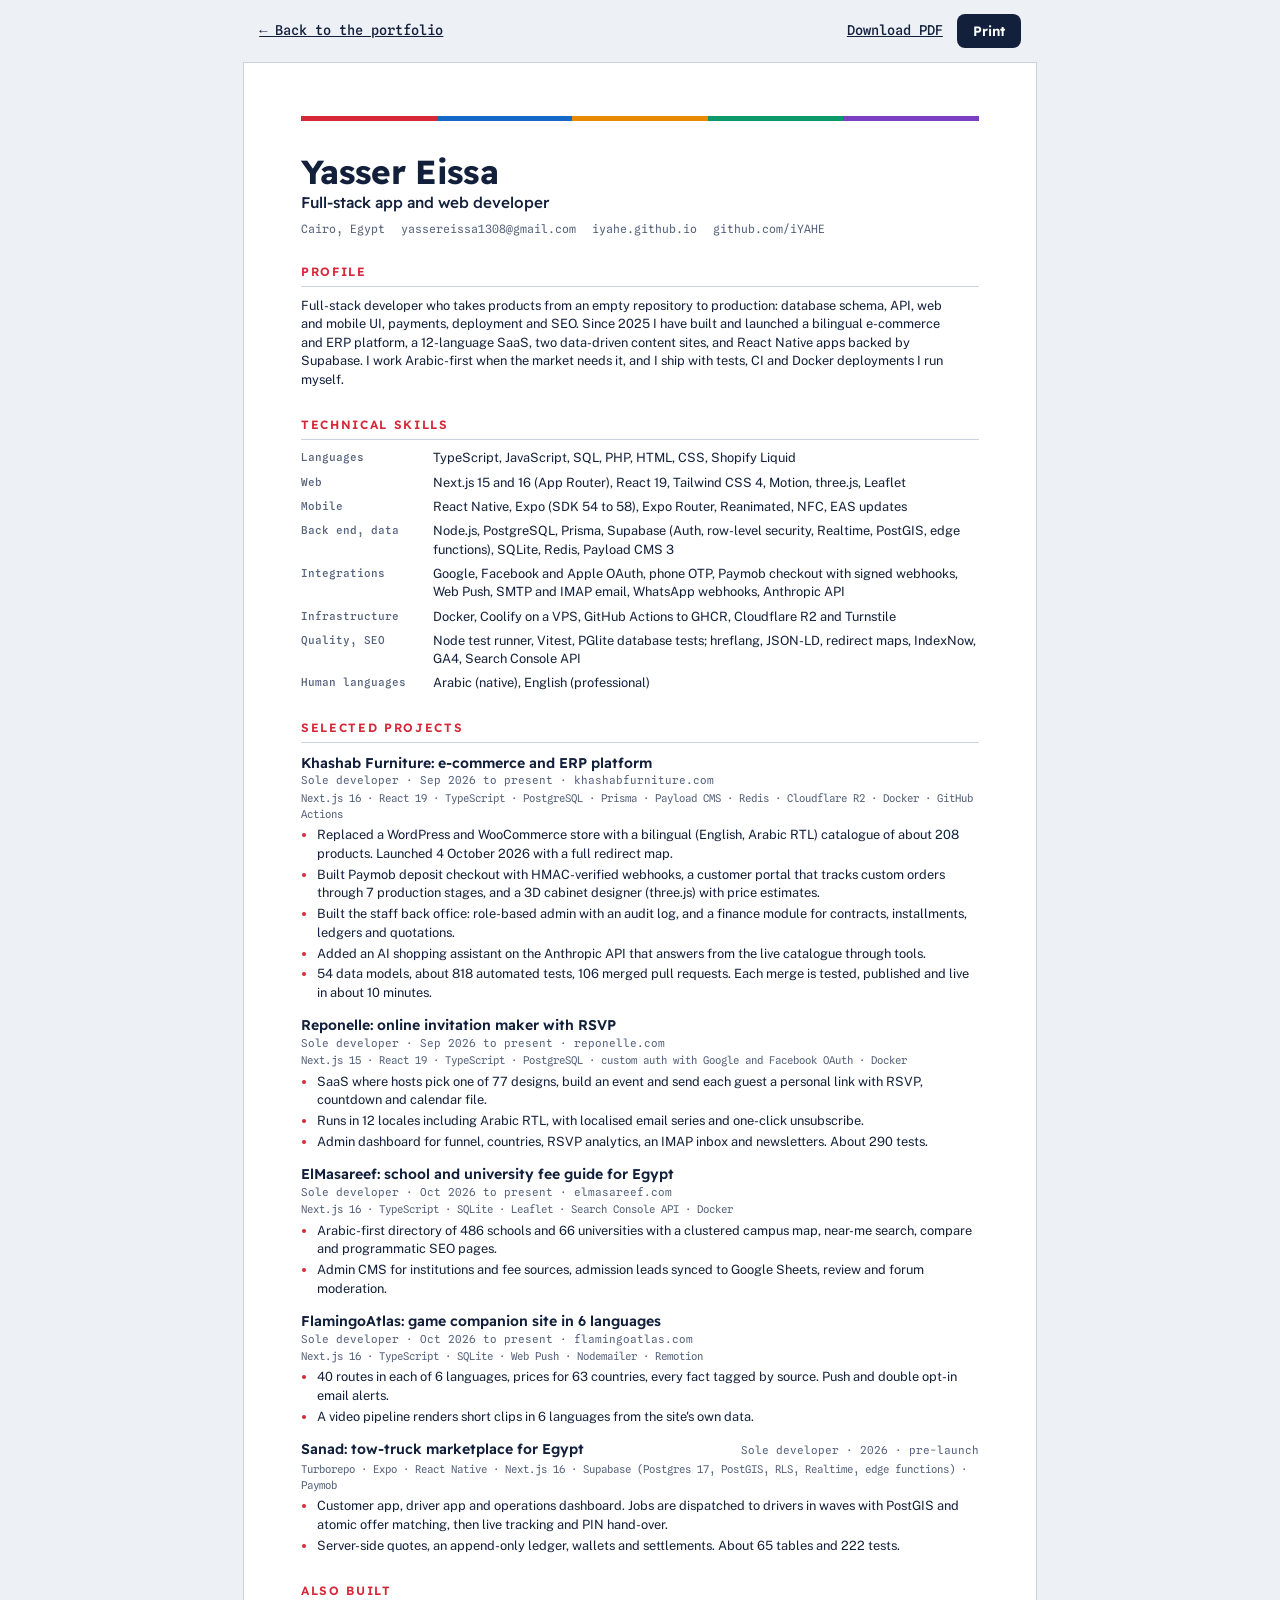
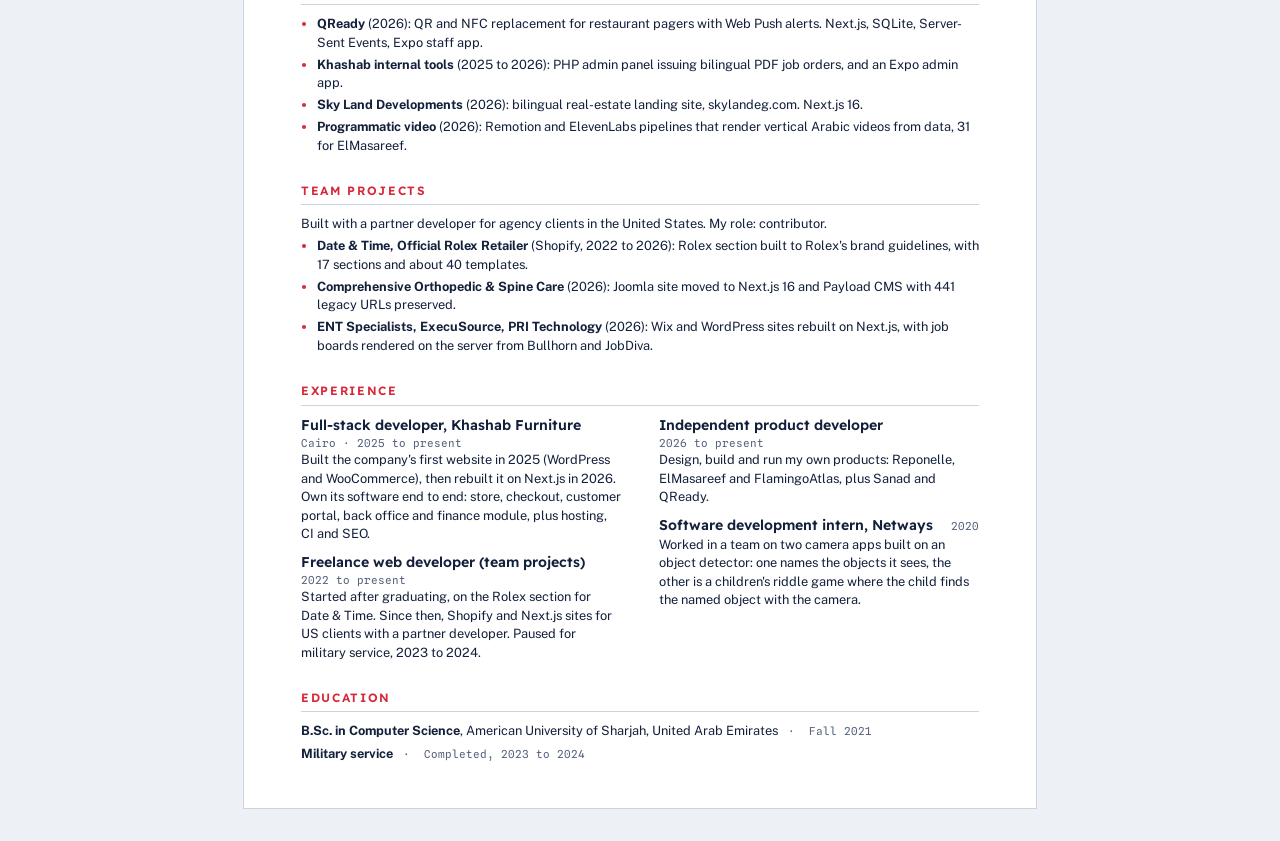
==== commit 98b18927: "Put military service on its own line in the CV Co-Authored-By: Claude Fable 5.2 <noreply@anthropic.c" ====
--- a/cv.html
+++ b/cv.html
@@ -190,7 +190,8 @@
   </div>
 
   <h2>Education</h2>
-  <p><b>B.Sc. in Computer Science</b>, American University of Sharjah, United Arab Emirates <span class="when">&nbsp;·&nbsp; Fall 2021 &nbsp;·&nbsp; Military service: 2023 to 2024</span></p>
+  <p><b>B.Sc. in Computer Science</b>, American University of Sharjah, United Arab Emirates <span class="when">&nbsp;·&nbsp; Fall 2021</span></p>
+  <p style="margin-top:1mm"><b>Military service</b> <span class="when">&nbsp;·&nbsp; Completed, 2023 to 2024</span></p>
 </main>
 </body>
 </html>
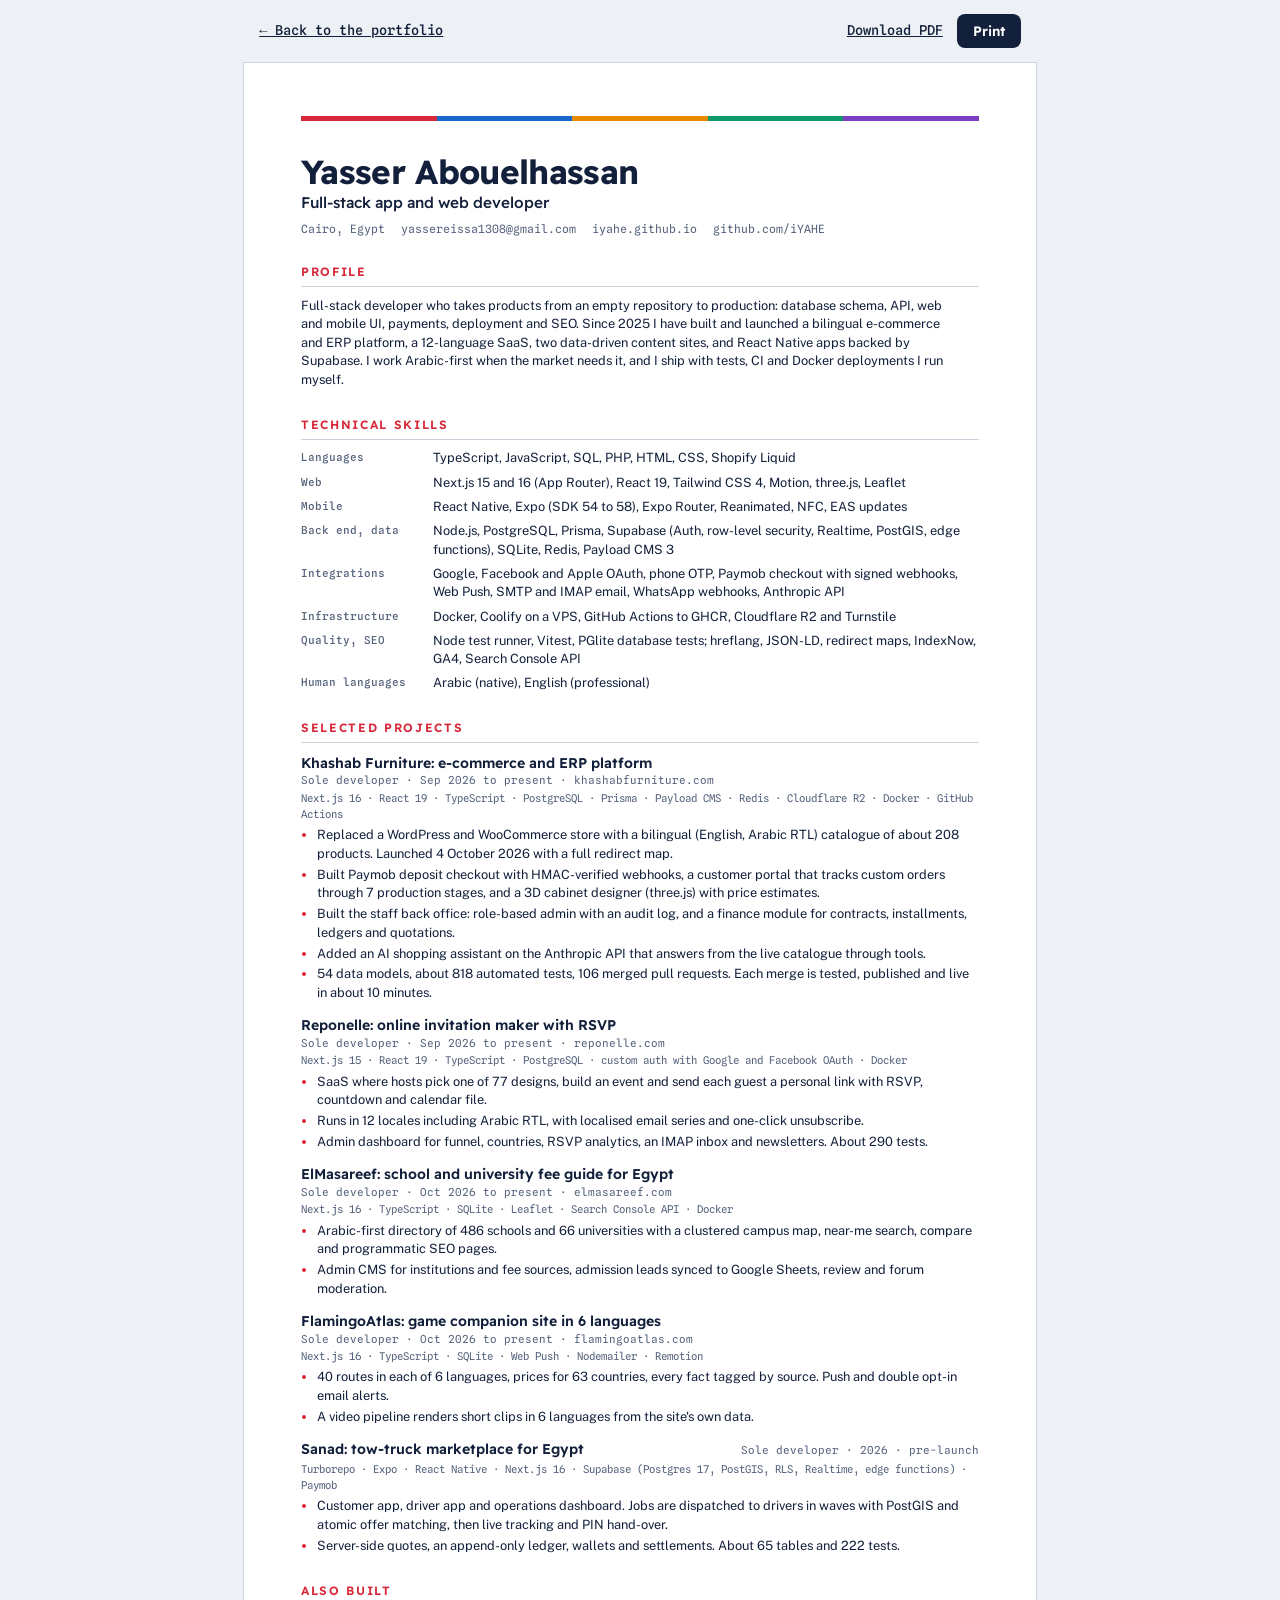
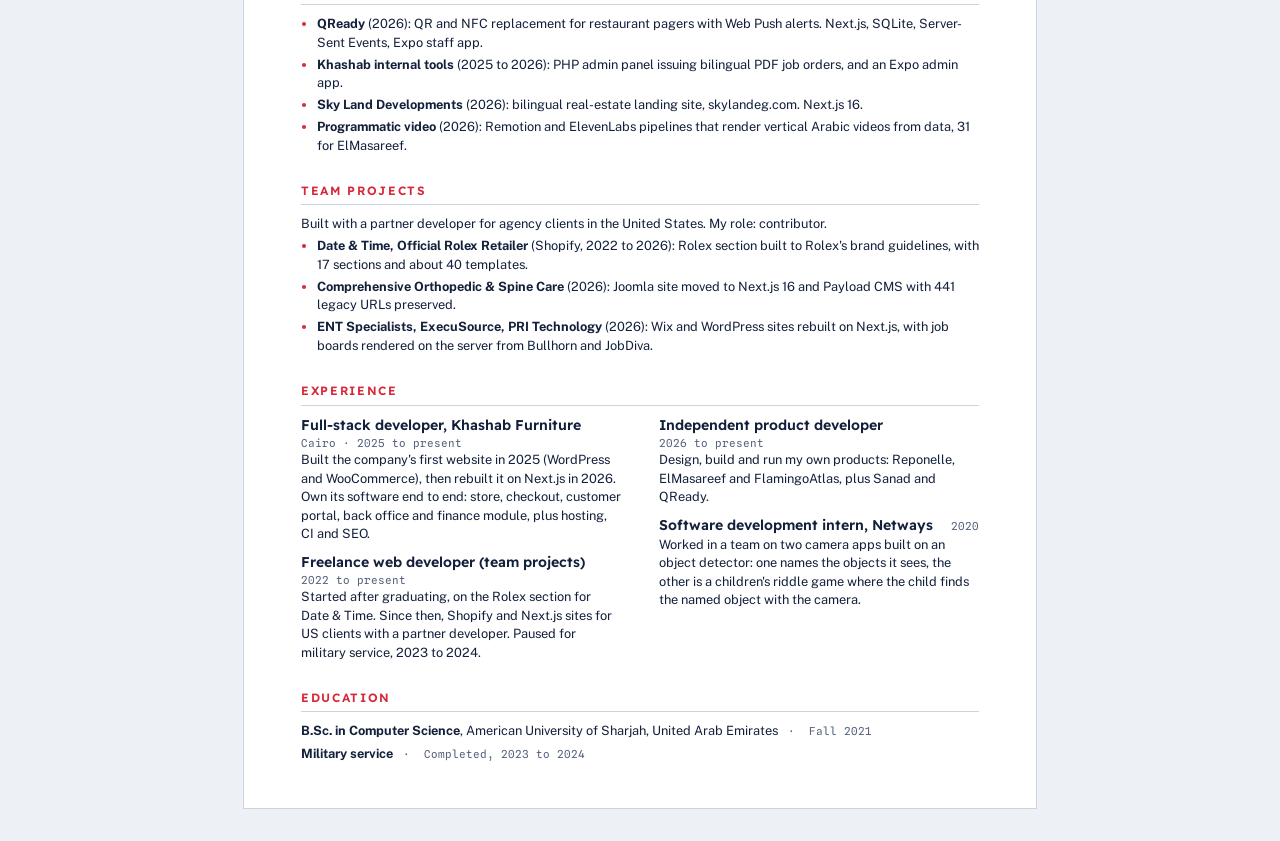
==== commit 4d7fa791: "Show the name as Yasser Abouelhassan and drop the Arabic-script labels Co-Authored-By: Claude Fable " ====
--- a/cv.html
+++ b/cv.html
@@ -3,8 +3,8 @@
 <head>
 <meta charset="utf-8">
 <meta name="viewport" content="width=device-width, initial-scale=1">
-<title>Yasser Eissa · CV</title>
-<meta name="description" content="CV of Yasser Eissa, full-stack app and web developer in Cairo.">
+<title>Yasser Abouelhassan · CV</title>
+<meta name="description" content="CV of Yasser Abouelhassan, full-stack app and web developer in Cairo.">
 <link rel="preconnect" href="https://fonts.googleapis.com">
 <link rel="preconnect" href="https://fonts.gstatic.com" crossorigin>
 <link rel="stylesheet" href="https://fonts.googleapis.com/css2?family=Public+Sans:wght@400;500;600&family=Readex+Pro:wght@500;600;700&family=Spline+Sans+Mono:wght@400;500&display=swap">
@@ -70,7 +70,7 @@
 <div class="bar">
   <a href="index.html">← Back to the portfolio</a>
   <span style="display:flex;gap:14px;align-items:center">
-    <a href="Yasser-Eissa-CV.pdf" download>Download PDF</a>
+    <a href="Yasser-Abouelhassan-CV.pdf" download>Download PDF</a>
     <button type="button" onclick="window.print()">Print</button>
   </span>
 </div>
@@ -79,7 +79,7 @@
   <div class="strip" aria-hidden="true"><i></i><i></i><i></i><i></i><i></i></div>
 
   <header>
-    <h1>Yasser Eissa</h1>
+    <h1>Yasser Abouelhassan</h1>
     <p class="title">Full-stack app and web developer</p>
     <p class="contact">
       <span>Cairo, Egypt</span>
